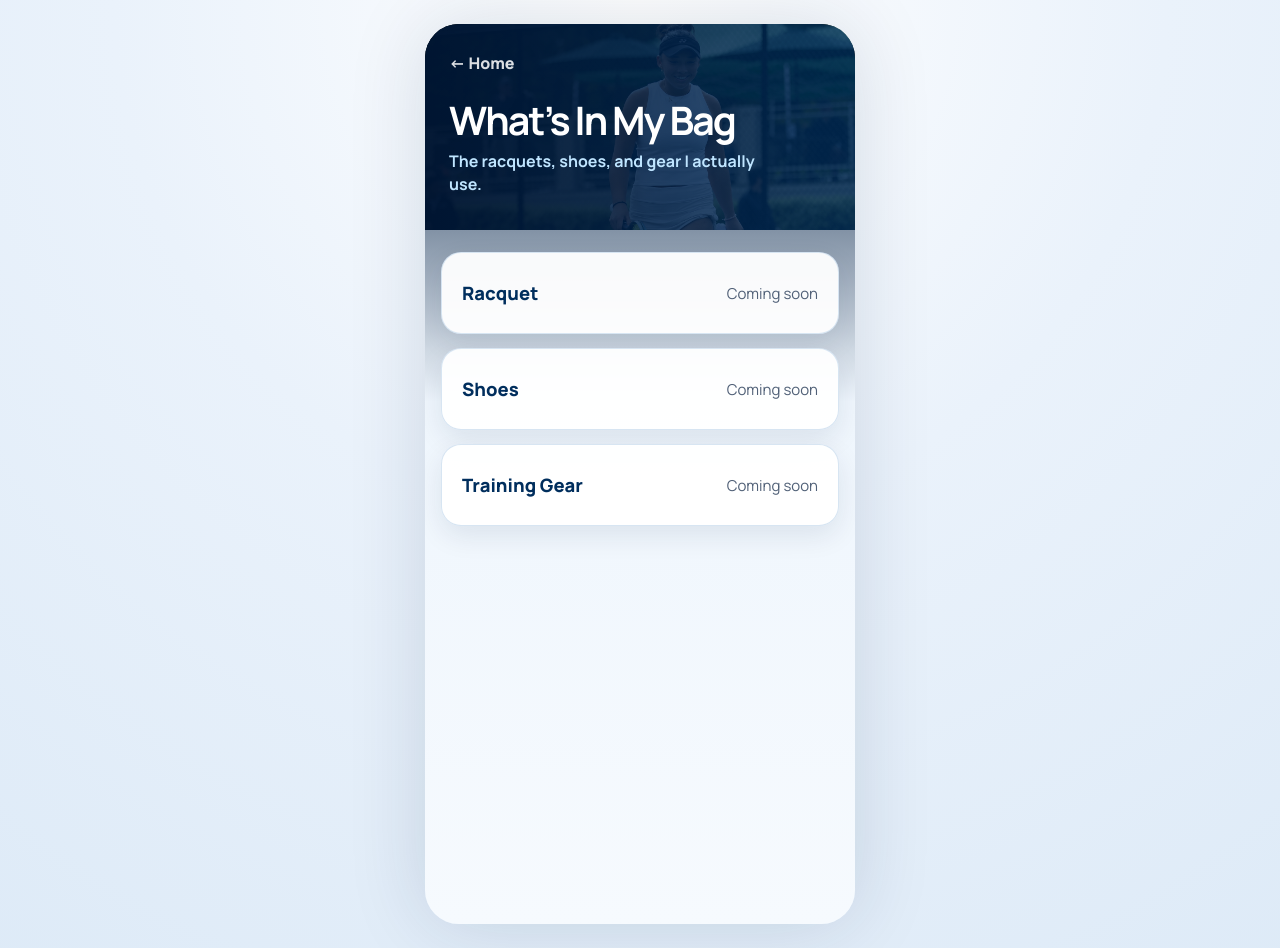
==== gear/index.html @ 3fd19852 "Add files via upload" ====
<!doctype html>
<html lang="en">
<head>
  <meta charset="utf-8">
  <meta name="viewport" content="width=device-width, initial-scale=1, viewport-fit=cover">
  <title>What’s In My Bag | Sephi Sheng</title>
  <meta name="theme-color" content="#002E5D">
  <link rel="preconnect" href="https://fonts.googleapis.com">
  <link rel="preconnect" href="https://fonts.gstatic.com" crossorigin>
  <link href="https://fonts.googleapis.com/css2?family=Bebas+Neue&family=Manrope:wght@400;500;600;700;800&display=swap" rel="stylesheet">
  <link rel="stylesheet" href="../assets/css/style.css">
</head>
<body>
  <div class="site-frame subpage-frame">
    <header class="subpage-hero">
      <a class="back-link" href="../">← Home</a>
      <h1>What’s In My Bag</h1>
      <p>The racquets, shoes, and gear I actually use.</p>
    </header>
    <main class="subpage-content">
      <a class="sub-card" href="#"><strong>Racquet</strong><span>Coming soon</span></a>
      <a class="sub-card" href="#"><strong>Shoes</strong><span>Coming soon</span></a>
      <a class="sub-card" href="#"><strong>Training Gear</strong><span>Coming soon</span></a>
    </main>
  </div>
</body>
</html>
---- assets/css/style.css ----
:root {
  --navy: #002e5d;
  --navy-deep: #001b3d;
  --blue: #69b9f7;
  --ice: #f4f8fd;
  --ice-2: #eaf2fb;
  --card: rgba(255,255,255,.93);
  --text: #0c2850;
  --muted: #506077;
  --line: #dce8f4;
  --shadow: 0 18px 40px rgba(0, 34, 71, .14);
  --soft-shadow: 0 10px 28px rgba(0, 34, 71, .09);
}

* {
  box-sizing: border-box;
  margin: 0;
  padding: 0;
}

html {
  background: #eaf2fb;
  min-height: 100%;
  -webkit-text-size-adjust: 100%;
}

body {
  min-height: 100svh;
  background:
    radial-gradient(circle at top, rgba(255,255,255,.95), rgba(234,242,251,.92) 46%, rgba(221,234,247,.95));
  color: var(--text);
  font-family: "Manrope", system-ui, -apple-system, BlinkMacSystemFont, "Segoe UI", sans-serif;
  -webkit-font-smoothing: antialiased;
  text-rendering: geometricPrecision;
}

img,
svg {
  display: block;
}

a {
  color: inherit;
  text-decoration: none;
}

button,
a {
  -webkit-tap-highlight-color: transparent;
}

.site-frame {
  width: min(100%, 430px);
  min-height: 100svh;
  margin: 0 auto;
  background: linear-gradient(180deg, #f8fbff 0%, #edf5fc 100%);
  overflow: hidden;
  position: relative;
  box-shadow: 0 0 80px rgba(0, 34, 71, .14);
}

.hero {
  height: clamp(435px, 52svh, 505px);
  position: relative;
  overflow: hidden;
  background: var(--navy-deep);
}

.hero-photo {
  width: 100%;
  height: 100%;
  object-fit: cover;
  object-position: 58% 50%;
  filter: saturate(.96) contrast(1.03) brightness(.93);
  transform: scale(1.025);
  transform-origin: center;
}

.hero-shade {
  position: absolute;
  inset: 0;
  background:
    linear-gradient(90deg,
      rgba(0, 22, 52, .98) 0%,
      rgba(0, 31, 69, .92) 23%,
      rgba(0, 36, 80, .58) 45%,
      rgba(0, 36, 80, .10) 74%,
      rgba(0, 36, 80, .03) 100%),
    linear-gradient(180deg,
      rgba(0,0,0,.08) 0%,
      rgba(0,0,0,0) 42%,
      rgba(0, 27, 60, .22) 100%);
  pointer-events: none;
}

.hero-content {
  position: absolute;
  z-index: 2;
  top: clamp(46px, 7svh, 64px);
  left: clamp(28px, 7vw, 34px);
  width: 50%;
  color: #fff;
  animation: heroIn .72s ease both;
}

.byu-mark {
  width: clamp(82px, 22vw, 106px);
  height: auto;
  margin-bottom: clamp(26px, 3.7svh, 34px);
  filter: drop-shadow(0 8px 18px rgba(0,0,0,.22));
}

.name {
  font-family: "Bebas Neue", "Arial Narrow", Impact, sans-serif;
  font-size: clamp(4.65rem, 18vw, 5.8rem);
  line-height: .82;
  letter-spacing: .025em;
  text-transform: uppercase;
  font-weight: 400;
  text-shadow: 0 5px 18px rgba(0,0,0,.22);
}

.name span {
  display: block;
}

.accent-line {
  width: 56px;
  height: 3px;
  border-radius: 999px;
  background: linear-gradient(90deg, #fff 0%, #fff 36%, var(--blue) 36%, var(--blue) 100%);
  margin: clamp(19px, 2.7svh, 25px) 0 clamp(20px, 2.9svh, 27px);
  box-shadow: 0 0 14px rgba(105,185,247,.42);
}

.team {
  color: var(--blue);
  font-size: clamp(1.05rem, 4.4vw, 1.28rem);
  line-height: 1.1;
  font-weight: 800;
  letter-spacing: .012em;
  text-shadow: 0 4px 14px rgba(0,0,0,.22);
}

.instagram-link {
  width: 44px;
  height: 44px;
  margin-top: clamp(23px, 4svh, 31px);
  border: 2px solid rgba(255,255,255,.92);
  border-radius: 50%;
  display: grid;
  place-items: center;
  color: #fff;
  transition: transform .22s ease, background .22s ease, color .22s ease;
  box-shadow: 0 10px 20px rgba(0,0,0,.18);
}

.instagram-link svg {
  width: 23px;
  height: 23px;
  stroke: currentColor;
  fill: none;
}

.instagram-link:hover,
.instagram-link:focus-visible {
  background: #fff;
  color: var(--navy);
  transform: translateY(-2px);
  outline: none;
}

.link-panel {
  position: relative;
  z-index: 4;
  margin-top: -26px;
  padding: 38px 16px 13px;
  background: linear-gradient(180deg, rgba(247,251,255,.98) 0%, rgba(238,246,253,.98) 100%);
  border-radius: 28px 28px 0 0;
}

.link-panel::before,
.link-panel::after {
  content: "";
  position: absolute;
  top: 0;
  width: 26px;
  height: 28px;
  background: inherit;
}

.link-panel::before {
  left: -9px;
  border-top-right-radius: 28px;
}

.link-panel::after {
  right: -9px;
  border-top-left-radius: 28px;
}

.link-card {
  min-height: 104px;
  display: grid;
  grid-template-columns: 74px 1fr 34px;
  align-items: center;
  gap: 14px;
  padding: 16px 18px 16px 18px;
  margin-bottom: 14px;
  background: var(--card);
  border: 1px solid rgba(207, 224, 240, .82);
  border-radius: 20px;
  box-shadow: var(--shadow);
  backdrop-filter: blur(18px);
  -webkit-backdrop-filter: blur(18px);
  transition: transform .22s ease, box-shadow .22s ease, border-color .22s ease, background .22s ease;
  animation: cardIn .56s ease both;
}

.link-card:nth-child(2) { animation-delay: .07s; }
.link-card:nth-child(3) { animation-delay: .14s; }

.link-card:hover,
.link-card:focus-visible {
  transform: translateY(-3px);
  box-shadow: 0 24px 48px rgba(0,34,71,.18);
  border-color: rgba(105, 185, 247, .55);
  background: rgba(255,255,255,.98);
  outline: none;
}

.link-card:active {
  transform: scale(.985);
}

.icon-bubble {
  width: 66px;
  height: 66px;
  border-radius: 50%;
  display: grid;
  place-items: center;
  background: linear-gradient(145deg, #e8f2fb 0%, #f7fbff 100%);
  box-shadow: inset 0 1px 0 rgba(255,255,255,.9), 0 8px 18px rgba(0,46,93,.06);
  color: var(--navy);
}

.icon {
  width: 38px;
  height: 38px;
}

.icon-sparkle path {
  fill: currentColor;
}

.icon-spotify circle {
  fill: var(--navy);
}

.icon-spotify path {
  fill: none;
  stroke: #fff;
  stroke-width: 4.1;
  stroke-linecap: round;
}

.icon-racket {
  fill: none;
  stroke: currentColor;
  stroke-width: 3.2;
  stroke-linecap: round;
  stroke-linejoin: round;
}

.card-copy {
  min-width: 0;
}

.card-copy strong {
  display: block;
  color: var(--navy);
  font-size: clamp(1.34rem, 6vw, 1.62rem);
  line-height: 1.08;
  font-weight: 800;
  letter-spacing: -.035em;
  margin-bottom: 8px;
}

.card-copy span {
  display: block;
  color: var(--muted);
  font-size: clamp(.94rem, 4vw, 1.05rem);
  line-height: 1.42;
  font-weight: 500;
  letter-spacing: -.012em;
}

.arrow {
  width: 34px;
  height: 34px;
  color: var(--navy);
  transition: transform .22s ease;
}

.arrow svg {
  width: 100%;
  height: 100%;
}

.arrow path {
  fill: none;
  stroke: currentColor;
  stroke-width: 2.3;
  stroke-linecap: round;
  stroke-linejoin: round;
}

.link-card:hover .arrow,
.link-card:focus-visible .arrow {
  transform: translateX(4px);
}

.site-footer {
  padding: 7px 36px calc(22px + env(safe-area-inset-bottom));
  text-align: center;
  background: linear-gradient(180deg, rgba(238,246,253,.98) 0%, rgba(244,248,253,1) 100%);
}

.footer-rule {
  display: grid;
  grid-template-columns: 1fr 28px 1fr;
  align-items: center;
  gap: 13px;
  color: var(--navy);
  opacity: .78;
  margin-bottom: 11px;
}

.footer-rule span {
  height: 1px;
  background: #b7c8d9;
}

.footer-rule svg {
  width: 28px;
  height: 28px;
}

.footer-rule circle,
.footer-rule path {
  fill: none;
  stroke: currentColor;
  stroke-width: 2.2;
}

.site-footer p {
  color: var(--navy);
  font-style: italic;
  font-size: 1.13rem;
  line-height: 1.2;
  letter-spacing: -.02em;
}

@keyframes heroIn {
  from { opacity: 0; transform: translateY(16px); }
  to { opacity: 1; transform: none; }
}

@keyframes cardIn {
  from { opacity: 0; transform: translateY(18px); }
  to { opacity: 1; transform: none; }
}

@media (max-width: 380px) {
  .hero { height: 405px; }
  .hero-content { top: 38px; left: 24px; }
  .byu-mark { width: 76px; margin-bottom: 22px; }
  .name { font-size: 4.25rem; }
  .team { font-size: 1rem; }
  .instagram-link { width: 40px; height: 40px; margin-top: 20px; }
  .link-panel { padding: 30px 13px 10px; }
  .link-card {
    min-height: 96px;
    grid-template-columns: 62px 1fr 28px;
    gap: 12px;
    padding: 14px;
    border-radius: 18px;
    margin-bottom: 11px;
  }
  .icon-bubble { width: 58px; height: 58px; }
  .icon { width: 34px; height: 34px; }
  .card-copy strong { font-size: 1.22rem; margin-bottom: 6px; }
  .card-copy span { font-size: .88rem; }
  .site-footer p { font-size: 1rem; }
}

@media (min-width: 640px) {
  body {
    padding: 24px 0;
  }
  .site-frame {
    border-radius: 34px;
    min-height: auto;
  }
}

.subpage-frame {
  background: linear-gradient(180deg, var(--navy-deep), #eff6fd 42%, #f6fafe 100%);
  min-height: 100svh;
}

.subpage-hero {
  padding: calc(28px + env(safe-area-inset-top)) 24px 34px;
  color: #fff;
  background:
    linear-gradient(90deg, rgba(0, 22, 52, .95), rgba(0, 46, 93, .78)),
    url('../images/hero.jpg') center 35% / cover;
}

.back-link {
  display: inline-flex;
  color: rgba(255,255,255,.86);
  font-weight: 800;
  margin-bottom: 26px;
}

.subpage-hero h1 {
  font-size: 2.45rem;
  line-height: 1.02;
  letter-spacing: -.05em;
  margin-bottom: 10px;
}

.subpage-hero p {
  max-width: 320px;
  color: #bfe5ff;
  font-size: 1rem;
  line-height: 1.45;
  font-weight: 700;
}

.subpage-content {
  padding: 22px 16px 40px;
}

.sub-card,
.primary-button {
  display: flex;
  justify-content: space-between;
  align-items: center;
  gap: 16px;
  min-height: 82px;
  padding: 18px 20px;
  margin-bottom: 14px;
  border-radius: 20px;
  background: rgba(255,255,255,.94);
  border: 1px solid rgba(207, 224, 240, .82);
  box-shadow: var(--soft-shadow);
}

.sub-card strong {
  color: var(--navy);
  font-size: 1.15rem;
  font-weight: 800;
}

.sub-card span,
.helper-text {
  color: var(--muted);
  font-size: .94rem;
}

.primary-button {
  justify-content: center;
  background: var(--navy);
  color: #fff;
  font-weight: 800;
}
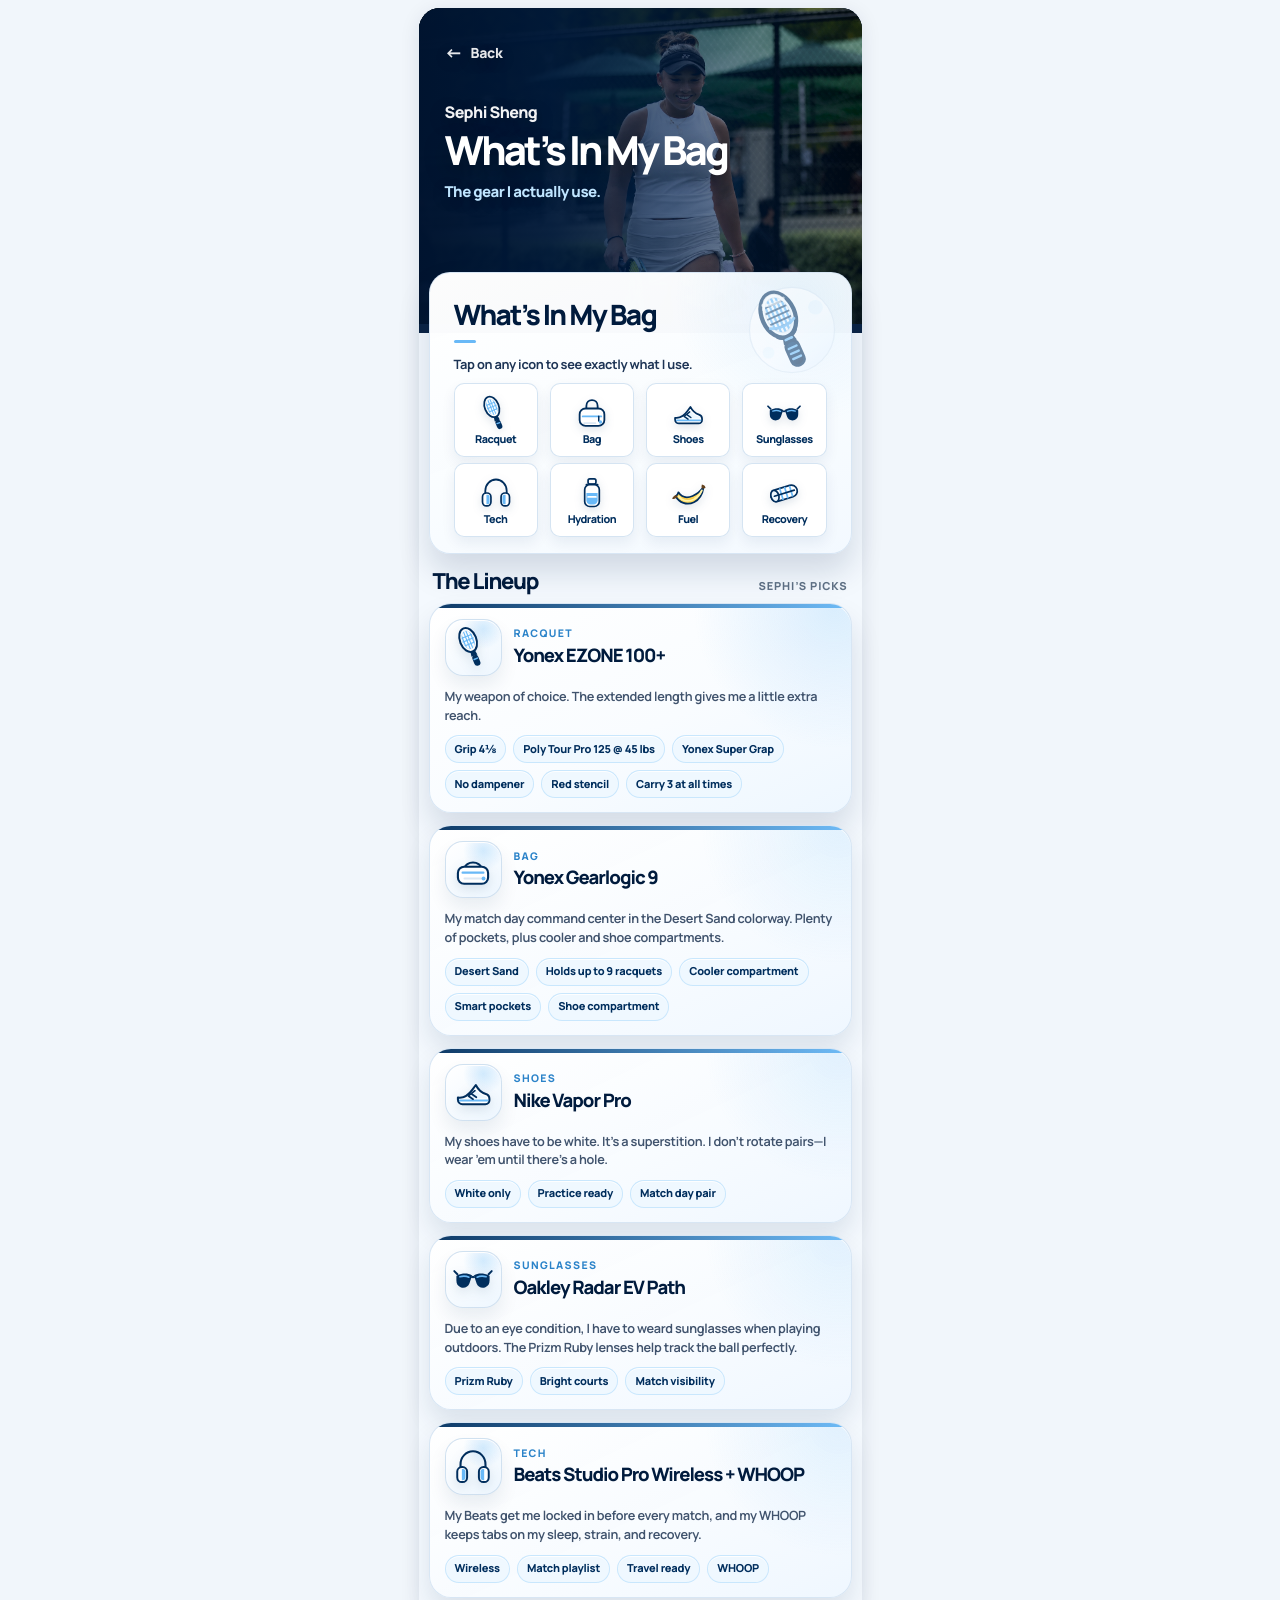
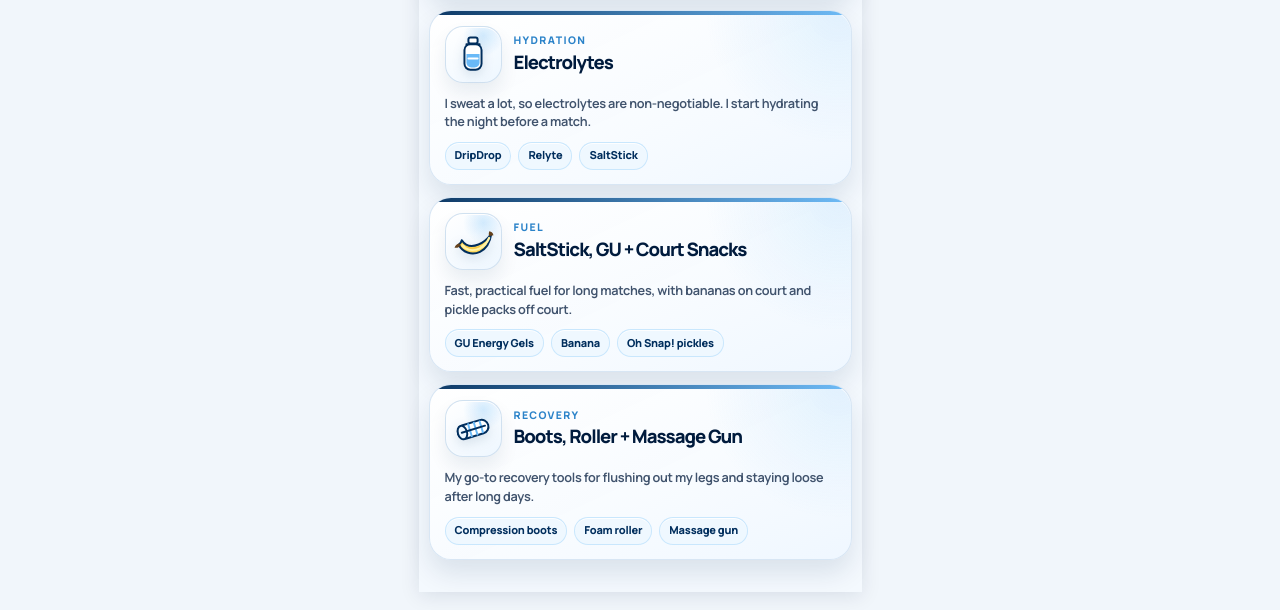
==== commit c915d49c: "Add files via upload" ====
--- a/gear/index.html
+++ b/gear/index.html
@@ -4,23 +4,1000 @@
   <meta charset="utf-8">
   <meta name="viewport" content="width=device-width, initial-scale=1, viewport-fit=cover">
   <title>What’s In My Bag | Sephi Sheng</title>
+  <meta name="description" content="The gear Sephi Sheng actually uses for practice, match days, and recovery.">
   <meta name="theme-color" content="#002E5D">
+  <meta property="og:title" content="What’s In My Bag | Sephi Sheng">
+  <meta property="og:description" content="The gear I actually use.">
+  <meta property="og:type" content="website">
   <link rel="preconnect" href="https://fonts.googleapis.com">
   <link rel="preconnect" href="https://fonts.gstatic.com" crossorigin>
-  <link href="https://fonts.googleapis.com/css2?family=Bebas+Neue&family=Manrope:wght@400;500;600;700;800&display=swap" rel="stylesheet">
-  <link rel="stylesheet" href="../assets/css/style.css">
+  <link href="https://fonts.googleapis.com/css2?family=Manrope:wght@500;600;700;800;900&display=swap" rel="stylesheet">
+  <style>
+    :root {
+      --navy: #002e5d;
+      --navy-deep: #001b3d;
+      --blue: #69b9f7;
+      --sky: #bfe5ff;
+      --text: #0c2850;
+      --muted: #40536d;
+      --line: #dce8f4;
+      --page: #f1f6fb;
+    }
+
+    * {
+      box-sizing: border-box;
+      margin: 0;
+      padding: 0;
+    }
+
+    html {
+      min-height: 100%;
+      background: var(--page);
+      -webkit-text-size-adjust: 100%;
+      scroll-behavior: smooth;
+    }
+
+    body {
+      min-height: 100svh;
+      background: var(--page);
+      color: var(--text);
+      font-family: "Manrope", system-ui, -apple-system, BlinkMacSystemFont, "Segoe UI", sans-serif;
+      -webkit-font-smoothing: antialiased;
+      text-rendering: geometricPrecision;
+    }
+
+    a {
+      color: inherit;
+      text-decoration: none;
+      -webkit-tap-highlight-color: transparent;
+    }
+
+    svg {
+      display: block;
+    }
+
+    .gear-page {
+      width: min(443px, calc(100% - 20px));
+      min-height: 690px;
+      margin: 8px auto 18px;
+      overflow: visible;
+      position: relative;
+      background: linear-gradient(180deg, #0a2344 0 325px, #f4f9fe 325px 100%);
+      border-radius: 21px 21px 0 0;
+      box-shadow: 0 4px 20px rgba(0, 34, 71, .10);
+    }
+
+    .gear-hero {
+      height: 316px;
+      position: relative;
+      overflow: hidden;
+      border-radius: 21px 21px 0 0;
+      padding: 35px 26px 0;
+      color: #fff;
+      background: #001b3d;
+    }
+
+    .hero-photo {
+      position: absolute;
+      inset: 0;
+      width: 100%;
+      height: 100%;
+      object-fit: cover;
+      object-position: 58% 34%;
+      filter: saturate(.96) contrast(1.04) brightness(.88);
+      transform: scale(1.012);
+      transform-origin: center;
+    }
+
+    .hero-overlay {
+      position: absolute;
+      inset: 0;
+      background:
+        linear-gradient(90deg,
+          rgba(0, 20, 48, .98) 0%,
+          rgba(0, 26, 60, .91) 30%,
+          rgba(0, 35, 78, .58) 57%,
+          rgba(0, 35, 78, .18) 100%),
+        linear-gradient(180deg, rgba(0,0,0,.05) 0%, rgba(0,27,60,.20) 100%);
+      pointer-events: none;
+    }
+
+    .back-link,
+    .hero-name,
+    .hero-title,
+    .hero-subtitle {
+      position: relative;
+      z-index: 2;
+    }
+
+    .back-link {
+      display: inline-flex;
+      align-items: center;
+      gap: 8px;
+      min-height: 20px;
+      color: rgba(255,255,255,.90);
+      font-size: 14px;
+      line-height: 1;
+      font-weight: 800;
+      letter-spacing: -.02em;
+      margin-bottom: 39px;
+      text-shadow: 0 4px 14px rgba(0,0,0,.25);
+    }
+
+    .back-arrow {
+      font-size: 18px;
+      line-height: .8;
+      transform: translateY(-1px);
+    }
+
+    .hero-name {
+      color: rgba(255,255,255,.95);
+      font-size: 16px;
+      line-height: 1.2;
+      font-weight: 800;
+      letter-spacing: -.035em;
+      margin-bottom: 8px;
+      text-shadow: 0 5px 18px rgba(0,0,0,.28);
+    }
+
+    .hero-title {
+      max-width: 390px;
+      color: #fff;
+      font-size: clamp(34px, 8.9vw, 40px);
+      line-height: .98;
+      font-weight: 900;
+      letter-spacing: -.073em;
+      margin-bottom: 12px;
+      white-space: nowrap;
+      text-shadow: 0 9px 24px rgba(0,0,0,.30);
+    }
+
+    .hero-subtitle {
+      color: var(--sky);
+      font-size: 15px;
+      line-height: 1.35;
+      font-weight: 800;
+      letter-spacing: -.035em;
+      text-shadow: 0 4px 16px rgba(0,0,0,.25);
+    }
+
+    .gear-main {
+      position: relative;
+      z-index: 2;
+      margin-top: -52px;
+      padding: 0 10px 30px;
+    }
+
+    .setup-card {
+      position: relative;
+      overflow: hidden;
+      isolation: isolate;
+      min-height: 0;
+      padding: 22px 24px 16px;
+      border-radius: 21px;
+      background:
+        radial-gradient(circle at 88% 9%, rgba(105,185,247,.13), transparent 28%),
+        linear-gradient(160deg, rgba(255,255,255,.99) 0%, rgba(248,252,255,.98) 62%, rgba(243,249,255,.98) 100%);
+      border: 1px solid rgba(216, 230, 244, .98);
+      box-shadow: 0 18px 32px rgba(0, 34, 71, .15);
+    }
+
+    .setup-pill {
+      display: inline-flex;
+      align-items: center;
+      justify-content: center;
+      min-height: 22px;
+      padding: 4px 12px 4px;
+      border-radius: 999px;
+      color: #0068c8;
+      background: #eef8ff;
+      border: 1.3px solid #80caff;
+      box-shadow: inset 0 1px 0 rgba(255,255,255,.95);
+      font-size: 10.8px;
+      line-height: 1;
+      font-weight: 900;
+      letter-spacing: .08em;
+      text-transform: uppercase;
+    }
+
+    .setup-illustration {
+      position: absolute;
+      top: 13px;
+      right: 15px;
+      width: 88px;
+      height: 88px;
+      color: var(--navy);
+      opacity: .56;
+      z-index: 0;
+      filter: none;
+      pointer-events: none;
+      shape-rendering: geometricPrecision;
+      transform: translateZ(0);
+    }
+
+    .setup-illustration path,
+    .setup-illustration ellipse,
+    .setup-illustration circle,
+    .setup-illustration rect {
+      vector-effect: non-scaling-stroke;
+    }
+
+    .intro-title {
+      position: relative;
+      z-index: 2;
+      max-width: 250px;
+      color: var(--navy-deep);
+      font-size: 28px;
+      line-height: 1.02;
+      font-weight: 900;
+      letter-spacing: -.062em;
+      margin-top: 6px;
+    }
+
+    .intro-rule {
+      position: relative;
+      z-index: 2;
+      width: 22px;
+      height: 3px;
+      border-radius: 999px;
+      background: var(--blue);
+      margin: 10px 0 12px;
+    }
+
+    .intro-copy {
+      position: relative;
+      z-index: 2;
+      max-width: 252px;
+      color: #1d3455;
+      font-size: 12.8px;
+      line-height: 1.48;
+      font-weight: 680;
+      letter-spacing: -.024em;
+    }
+
+    .category-grid {
+      position: relative;
+      z-index: 3;
+      display: grid;
+      grid-template-columns: repeat(4, minmax(0, 1fr));
+      gap: 6px 12px;
+      margin-top: 10px;
+    }
+
+    .gear-tile {
+      position: relative;
+      z-index: 4;
+      height: 74px;
+      display: flex;
+      flex-direction: column;
+      align-items: center;
+      justify-content: center;
+      gap: 4px;
+      border-radius: 10px;
+      color: var(--navy);
+      background: rgba(255,255,255,.99);
+      border: 1px solid rgba(213, 228, 242, .98);
+      box-shadow: 0 6px 14px rgba(0,46,93,.07), inset 0 1px 0 rgba(255,255,255,.95);
+      transition: transform .18s ease, border-color .18s ease, box-shadow .18s ease;
+    }
+
+    .gear-tile:hover,
+    .gear-tile:focus-visible {
+      transform: translateY(-2px);
+      border-color: rgba(105,185,247,.70);
+      box-shadow: 0 10px 18px rgba(0,46,93,.10), inset 0 1px 0 rgba(255,255,255,.95);
+      outline: none;
+    }
+
+    .tile-icon {
+      width: 36px;
+      height: 36px;
+      color: var(--navy);
+      overflow: visible;
+      filter: drop-shadow(0 3px 5px rgba(0,46,93,.13));
+    }
+
+    .tile-icon .ink {
+      fill: #002e5d;
+    }
+
+    .tile-icon .ink-deep {
+      fill: #001b3d;
+    }
+
+    .tile-icon .sky {
+      fill: #69b9f7;
+    }
+
+    .tile-icon .pale {
+      fill: #fbfdff;
+      stroke: #002e5d;
+      stroke-width: 2.4;
+      stroke-linecap: round;
+      stroke-linejoin: round;
+    }
+
+    .tile-icon .soft {
+      fill: #eef8ff;
+      stroke: #d5e6f4;
+      stroke-width: 1.4;
+    }
+
+    .tile-icon .line {
+      fill: none;
+      stroke: #002e5d;
+      stroke-width: 3;
+      stroke-linecap: round;
+      stroke-linejoin: round;
+      vector-effect: non-scaling-stroke;
+    }
+
+    .tile-icon .line-sky {
+      fill: none;
+      stroke: #69b9f7;
+      stroke-width: 3;
+      stroke-linecap: round;
+      stroke-linejoin: round;
+      vector-effect: non-scaling-stroke;
+    }
+
+    .tile-icon .banana-fill { fill: #ffd95c; }
+    .tile-icon .banana-shadow { fill: #f0bd31; }
+    .tile-icon .banana-stem { fill: #65421d; }
+
+    .tile-label {
+      color: var(--navy);
+      font-size: 10.8px;
+      line-height: 1;
+      font-weight: 900;
+      letter-spacing: -.045em;
+    }
+
+    .line-art,
+    .icon-line {
+      fill: none;
+      stroke: currentColor;
+      stroke-linecap: round;
+      stroke-linejoin: round;
+    }
+
+
+    .details-heading {
+      display: flex;
+      align-items: end;
+      justify-content: space-between;
+      gap: 14px;
+      padding: 6px 4px 2px;
+      margin-top: 10px;
+      margin-bottom: 8px;
+    }
+
+    .details-heading h2 {
+      color: var(--navy-deep);
+      font-size: 22px;
+      line-height: 1.02;
+      font-weight: 900;
+      letter-spacing: -.058em;
+    }
+
+    .details-heading span {
+      color: #5f7185;
+      font-size: 11px;
+      line-height: 1.2;
+      font-weight: 800;
+      letter-spacing: .08em;
+      text-transform: uppercase;
+      white-space: nowrap;
+    }
+
+    .gear-detail-stack {
+      display: grid;
+      gap: 12px;
+      padding-bottom: 2px;
+    }
+
+    .gear-detail-card {
+      position: relative;
+      overflow: hidden;
+      padding: 15px 15px 14px;
+      border-radius: 22px;
+      background:
+        radial-gradient(circle at 97% 0%, rgba(105,185,247,.16), transparent 30%),
+        linear-gradient(155deg, rgba(255,255,255,.995), rgba(247,251,255,.985) 62%, rgba(239,247,255,.985));
+      border: 1px solid rgba(216, 230, 244, .98);
+      box-shadow: 0 14px 26px rgba(0, 34, 71, .105), inset 0 1px 0 rgba(255,255,255,.9);
+      scroll-margin-top: 18px;
+    }
+
+    .gear-detail-card::before {
+      content: "";
+      position: absolute;
+      inset: 0 0 auto;
+      height: 4px;
+      background: linear-gradient(90deg, var(--navy), var(--blue));
+      opacity: .95;
+    }
+
+    .gear-detail-card.primary-card {
+      background:
+        radial-gradient(circle at 96% 2%, rgba(105,185,247,.22), transparent 31%),
+        linear-gradient(155deg, #ffffff 0%, #f9fcff 56%, #eef7ff 100%);
+      box-shadow: 0 18px 30px rgba(0, 34, 71, .13), inset 0 1px 0 rgba(255,255,255,.94);
+    }
+
+    .detail-top {
+      position: relative;
+      z-index: 1;
+      display: grid;
+      grid-template-columns: 57px 1fr;
+      gap: 12px;
+      align-items: center;
+      margin-bottom: 11px;
+    }
+
+    .detail-icon-wrap {
+      width: 57px;
+      height: 57px;
+      display: grid;
+      place-items: center;
+      border-radius: 18px;
+      background:
+        radial-gradient(circle at 68% 16%, rgba(105,185,247,.28), transparent 34%),
+        linear-gradient(145deg, #ffffff 0%, #eef7ff 100%);
+      border: 1px solid rgba(207,224,240,.95);
+      box-shadow: 0 10px 18px rgba(0,46,93,.08), inset 0 1px 0 rgba(255,255,255,.95);
+    }
+
+    .detail-icon-wrap .tile-icon {
+      width: 42px;
+      height: 42px;
+      filter: drop-shadow(0 4px 6px rgba(0,46,93,.12));
+    }
+
+    .detail-eyebrow {
+      color: #2b83c9;
+      font-size: 10.5px;
+      line-height: 1;
+      font-weight: 900;
+      letter-spacing: .13em;
+      text-transform: uppercase;
+      margin-bottom: 5px;
+    }
+
+    .detail-title {
+      color: var(--navy-deep);
+      font-size: 18.5px;
+      line-height: 1.12;
+      font-weight: 900;
+      letter-spacing: -.055em;
+    }
+
+    .detail-copy {
+      position: relative;
+      z-index: 1;
+      color: #40536d;
+      font-size: 12.7px;
+      line-height: 1.47;
+      font-weight: 650;
+      letter-spacing: -.022em;
+      margin-bottom: 11px;
+    }
+
+    .gear-chip-list {
+      position: relative;
+      z-index: 1;
+      display: flex;
+      flex-wrap: wrap;
+      gap: 7px;
+    }
+
+    .gear-chip-list span {
+      display: inline-flex;
+      align-items: center;
+      justify-content: center;
+      min-height: 28px;
+      padding: 7px 9px;
+      border-radius: 999px;
+      color: var(--navy);
+      background: rgba(238, 248, 255, .92);
+      border: 1px solid rgba(105,185,247,.28);
+      box-shadow: inset 0 1px 0 rgba(255,255,255,.9);
+      font-size: 11px;
+      line-height: 1;
+      font-weight: 850;
+      letter-spacing: -.018em;
+      white-space: nowrap;
+    }
+
+    .card-note {
+      position: relative;
+      z-index: 1;
+      display: grid;
+      grid-template-columns: 13px 1fr;
+      gap: 7px;
+      align-items: start;
+      margin-top: 11px;
+      padding-top: 10px;
+      border-top: 1px solid rgba(216,230,244,.9);
+      color: #5d6d80;
+      font-size: 11.2px;
+      line-height: 1.36;
+      font-weight: 670;
+      letter-spacing: -.016em;
+    }
+
+    .card-note::before {
+      content: "";
+      width: 8px;
+      height: 8px;
+      margin-top: 4px;
+      border-radius: 50%;
+      background: var(--blue);
+      box-shadow: 0 0 0 4px rgba(105,185,247,.14);
+    }
+
+    @media (max-width: 390px) {
+      .gear-page {
+        width: 100%;
+        margin-top: 0;
+        border-radius: 0;
+      }
+
+      .gear-hero {
+        border-radius: 0;
+        padding-left: 22px;
+        padding-right: 22px;
+      }
+
+      .hero-title {
+        font-size: clamp(32px, 10.2vw, 38px);
+      }
+
+      .gear-main {
+        padding-left: 8px;
+        padding-right: 8px;
+      }
+
+      .setup-card {
+        padding-left: 20px;
+        padding-right: 20px;
+      }
+
+      .setup-illustration {
+        width: 78px;
+        height: 78px;
+        top: 13px;
+        right: 12px;
+        opacity: .50;
+        filter: none;
+      }
+
+      .intro-title,
+      .intro-copy {
+        max-width: 220px;
+      }
+
+      .category-grid {
+        gap: 7px 8px;
+      }
+
+      .tile-label {
+        font-size: 10px;
+      }
+    }
+  </style>
 </head>
 <body>
-  <div class="site-frame subpage-frame">
-    <header class="subpage-hero">
-      <a class="back-link" href="../">← Home</a>
-      <h1>What’s In My Bag</h1>
-      <p>The racquets, shoes, and gear I actually use.</p>
+  <div class="gear-page">
+    <header class="gear-hero" aria-label="What’s In My Bag hero section">
+      <img class="hero-photo" src="../assets/images/hero.jpg" alt="Sephi Sheng smiling on a tennis court while holding a racquet and towel.">
+      <div class="hero-overlay" aria-hidden="true"></div>
+
+      <a class="back-link" href="../" aria-label="Go back to Sephi Sheng home page">
+        <span class="back-arrow" aria-hidden="true">←</span>
+        <span>Back</span>
+      </a>
+
+      <p class="hero-name">Sephi Sheng</p>
+      <h1 class="hero-title">What’s In My Bag</h1>
+      <p class="hero-subtitle">The gear I actually use.</p>
     </header>
-    <main class="subpage-content">
-      <a class="sub-card" href="#"><strong>Racquet</strong><span>Coming soon</span></a>
-      <a class="sub-card" href="#"><strong>Shoes</strong><span>Coming soon</span></a>
-      <a class="sub-card" href="#"><strong>Training Gear</strong><span>Coming soon</span></a>
+
+    <main class="gear-main" aria-label="Sephi’s gear setup">
+      <section class="setup-card" aria-labelledby="gear-trust-title">
+        <svg class="setup-illustration" viewBox="0 0 120 120" aria-hidden="true">
+          <defs>
+            <linearGradient id="racketDisc" x1="14" y1="8" x2="106" y2="112" gradientUnits="userSpaceOnUse">
+              <stop offset="0" stop-color="#ffffff"></stop>
+              <stop offset=".58" stop-color="#f9fcff"></stop>
+              <stop offset="1" stop-color="#e9f5ff"></stop>
+            </linearGradient>
+            <linearGradient id="racketFrame" x1="34" y1="7" x2="77" y2="70" gradientUnits="userSpaceOnUse">
+              <stop offset="0" stop-color="#ffffff"></stop>
+              <stop offset=".52" stop-color="#f6fbff"></stop>
+              <stop offset="1" stop-color="#dff1ff"></stop>
+            </linearGradient>
+            <linearGradient id="racketGrip" x1="45" y1="74" x2="65" y2="109" gradientUnits="userSpaceOnUse">
+              <stop offset="0" stop-color="#003a73"></stop>
+              <stop offset=".55" stop-color="#002e5d"></stop>
+              <stop offset="1" stop-color="#001b3d"></stop>
+            </linearGradient>
+            <radialGradient id="racketShine" cx="42" cy="18" r="48" gradientUnits="userSpaceOnUse">
+              <stop offset="0" stop-color="#ffffff" stop-opacity=".95"></stop>
+              <stop offset=".55" stop-color="#ffffff" stop-opacity=".25"></stop>
+              <stop offset="1" stop-color="#ffffff" stop-opacity="0"></stop>
+            </radialGradient>
+            <clipPath id="racketStringWindow">
+              <ellipse cx="52" cy="34" rx="16.4" ry="24.6"></ellipse>
+            </clipPath>
+          </defs>
+
+          <circle cx="60" cy="60" r="58" fill="url(#racketDisc)" stroke="#dce8f4" stroke-width="1.2"></circle>
+          <circle cx="92" cy="29" r="10" fill="#eaf7ff" opacity=".96"></circle>
+          <circle cx="28" cy="91" r="8" fill="#eaf7ff" opacity=".86"></circle>
+
+          <g transform="rotate(-24 60 62)">
+            <ellipse cx="52" cy="34" rx="22.5" ry="32" fill="url(#racketFrame)" stroke="#002e5d" stroke-width="4.2"></ellipse>
+            <ellipse cx="52" cy="34" rx="16.4" ry="24.6" fill="#fbfdff" stroke="#dce8f4" stroke-width="1.5"></ellipse>
+            <g clip-path="url(#racketStringWindow)" stroke-linecap="round">
+              <path d="M40 8v52" stroke="#69b9f7" stroke-width="2.2"></path>
+              <path d="M46 4.8v59" stroke="#69b9f7" stroke-width="2.2"></path>
+              <path d="M52 3.5v61" stroke="#69b9f7" stroke-width="2.3"></path>
+              <path d="M58 4.8v59" stroke="#69b9f7" stroke-width="2.2"></path>
+              <path d="M64 8v52" stroke="#69b9f7" stroke-width="2.2"></path>
+              <path d="M30.5 18h43" stroke="#002e5d" stroke-width="1.9" opacity=".80"></path>
+              <path d="M29 26h46" stroke="#002e5d" stroke-width="1.9" opacity=".80"></path>
+              <path d="M28.5 34h47" stroke="#002e5d" stroke-width="2" opacity=".82"></path>
+              <path d="M29 42h46" stroke="#002e5d" stroke-width="1.9" opacity=".80"></path>
+              <path d="M31 50h42" stroke="#002e5d" stroke-width="1.9" opacity=".76"></path>
+            </g>
+            <path d="M36.5 19.5c2.6-9.2 8-14 15.5-14 7.2 0 12.7 4.7 15.4 13.9" fill="none" stroke="#ffffff" stroke-width="2.5" stroke-linecap="round" opacity=".88"></path>
+            <path d="M34.7 46.5c9.4 5.8 25.8 5.8 35.1 0" fill="none" stroke="#69b9f7" stroke-width="2.9" stroke-linecap="round" opacity=".95"></path>
+            <path d="M38.8 61.3c5.2 7.2 21.2 7.2 26.4 0" fill="none" stroke="#002e5d" stroke-width="3.2" stroke-linecap="round"></path>
+            <path d="M44.8 65h14.4l2.4 9.8H42.4z" fill="#002e5d"></path>
+            <path d="M47.3 69.2h9.4" stroke="#69b9f7" stroke-width="2.6" stroke-linecap="round"></path>
+            <rect x="43" y="73" width="18" height="35" rx="8.2" fill="url(#racketGrip)" stroke="#002e5d" stroke-width="2.8"></rect>
+            <path d="M46.2 82h11.6" stroke="#69b9f7" stroke-width="2.4" stroke-linecap="round"></path>
+            <path d="M46.2 89.5h11.6" stroke="#69b9f7" stroke-width="2.4" stroke-linecap="round"></path>
+            <path d="M46.2 97h11.6" stroke="#69b9f7" stroke-width="2.4" stroke-linecap="round"></path>
+            <path d="M38 13.5c7.1 4.4 19.8 5.6 29.5 2.1" fill="none" stroke="#ffffff" stroke-width="3" stroke-linecap="round" opacity=".62"></path>
+          </g>
+        </svg>
+
+        <h2 id="gear-trust-title" class="intro-title">What’s In My Bag</h2>
+        <div class="intro-rule" aria-hidden="true"></div>
+        <p class="intro-copy"><strong>Tap on any icon to see exactly what I use.</strong></p>
+
+        <nav class="category-grid" aria-label="Gear categories">
+          <a class="gear-tile" href="#racquet" aria-label="View racquet gear">
+            <svg class="tile-icon" viewBox="0 0 64 64" aria-hidden="true">
+              <defs><clipPath id="racquetIconClip"><ellipse cx="29" cy="20" rx="9" ry="14.5"></ellipse></clipPath></defs>
+              <g transform="rotate(-22 30 32)">
+                <ellipse cx="29" cy="20" rx="12.5" ry="19" fill="#ffffff" stroke="#002e5d" stroke-width="3.1"></ellipse>
+                <ellipse cx="29" cy="20" rx="9" ry="14.5" fill="#f8fcff" stroke="#dce8f4" stroke-width="1"></ellipse>
+                <g clip-path="url(#racquetIconClip)" stroke="#69b9f7" stroke-width="1.8" stroke-linecap="round">
+                  <path d="M22 9v23"></path><path d="M27 5.5v30"></path><path d="M31 5.5v30"></path><path d="M36 9v23"></path>
+                  <path d="M17.5 14h23"></path><path d="M17 20h24"></path><path d="M18.5 26.5h21"></path>
+                </g>
+                <path d="M25.5 38h7l1.4 7.8h-9.8z" fill="#002e5d"></path>
+                <rect x="24.2" y="45" width="9.6" height="17" rx="4.8" fill="#002e5d"></rect>
+                <path d="M26.3 51h5.4" stroke="#69b9f7" stroke-width="2.3" stroke-linecap="round"></path>
+              </g>
+            </svg>
+            <span class="tile-label">Racquet</span>
+          </a>
+
+          <a class="gear-tile" href="#bag" aria-label="View bag gear">
+            <svg class="tile-icon" viewBox="0 0 64 64" aria-hidden="true">
+              <path d="M22 25v-5.5C22 13 26.3 9 32 9s10 4 10 10.5V25" fill="none" stroke="#002e5d" stroke-width="3.2" stroke-linecap="round"></path>
+              <rect x="10" y="24" width="44" height="31" rx="10.5" fill="#ffffff" stroke="#002e5d" stroke-width="3.2"></rect>
+              <path d="M15.5 38h33" stroke="#69b9f7" stroke-width="3.2" stroke-linecap="round"></path>
+              <path d="M44 38v8" stroke="#002e5d" stroke-width="2.7" stroke-linecap="round"></path>
+              <circle cx="47" cy="48" r="3" fill="#69b9f7"></circle>
+              <path d="M18 50h20" stroke="#dce8f4" stroke-width="3" stroke-linecap="round"></path>
+            </svg>
+            <span class="tile-label">Bag</span>
+          </a>
+
+          <a class="gear-tile" href="#shoes" aria-label="View shoes">
+            <svg class="tile-icon" viewBox="0 0 64 64" aria-hidden="true">
+              <path d="M9 40.5c8.1 1.3 15.4-2.7 22.1-12l5.2-7.2c3.7 7.4 8.8 11.7 15.2 13.7 3.2 1 5.5 3.8 5.5 7.1v2.4c0 3.4-2.7 6.1-6.1 6.1H16c-4 0-7-3.1-7-7.1v-3z" fill="#ffffff" stroke="#002e5d" stroke-width="3.1" stroke-linejoin="round"></path>
+              <path d="M14 41.8c8.4.2 15.5-3.7 21.1-11.4l1.4-2c3.5 4.9 8.3 8.3 14.4 10 1.3.4 2.4 1.6 2.8 3.4H14z" fill="#eaf7ff"></path>
+              <path d="M12 45h42" stroke="#69b9f7" stroke-width="3" stroke-linecap="round"></path>
+              <path d="M35 30l-8.6 6.8" stroke="#002e5d" stroke-width="2.6" stroke-linecap="round"></path>
+              <path d="M30 35l7.1 5" stroke="#002e5d" stroke-width="2.6" stroke-linecap="round"></path>
+              <path d="M25 38l7.1 5" stroke="#002e5d" stroke-width="2.6" stroke-linecap="round"></path>
+            </svg>
+            <span class="tile-label">Shoes</span>
+          </a>
+
+          <a class="gear-tile" href="#sunglasses" aria-label="View sunglasses">
+            <svg class="tile-icon" viewBox="0 0 64 64" aria-hidden="true">
+              <path d="M7.5 26.5c8.8-3.9 16.5-3.9 23.1 0l-4.1 12.3c-1.7 5.2-8 7.8-13.4 5.6-4.3-1.7-6.4-5.1-6.4-10.1v-6.5c0-.6.3-1.1.8-1.3z" fill="#002e5d"></path>
+              <path d="M56.5 26.5c-8.8-3.9-16.5-3.9-23.1 0l4.1 12.3c1.7 5.2 8 7.8 13.4 5.6 4.3-1.7 6.4-5.1 6.4-10.1v-6.5c0-.6-.3-1.1-.8-1.3z" fill="#002e5d"></path>
+              <path d="M12 28.5c5.1-1.4 9.7-1.1 13.8.8" stroke="#69b9f7" stroke-width="2.4" stroke-linecap="round"></path>
+              <path d="M52 28.5c-5.1-1.4-9.7-1.1-13.8.8" stroke="#69b9f7" stroke-width="2.4" stroke-linecap="round"></path>
+              <path d="M30.5 29.2c1.1-.8 2.1-.8 3 0" fill="none" stroke="#002e5d" stroke-width="3" stroke-linecap="round"></path>
+              <path d="M8.2 24.8 3.5 20" fill="none" stroke="#002e5d" stroke-width="3" stroke-linecap="round"></path>
+              <path d="M55.8 24.8 60.5 20" fill="none" stroke="#002e5d" stroke-width="3" stroke-linecap="round"></path>
+            </svg>
+            <span class="tile-label">Sunglasses</span>
+          </a>
+
+          <a class="gear-tile" href="#tech" aria-label="View tech gear">
+            <svg class="tile-icon" viewBox="0 0 64 64" aria-hidden="true">
+              <path d="M13 36v-8c0-11 8.4-20 19-20s19 9 19 20v8" fill="none" stroke="#002e5d" stroke-width="3.2" stroke-linecap="round"></path>
+              <rect x="8" y="32" width="15" height="23" rx="7" fill="#ffffff" stroke="#002e5d" stroke-width="3"></rect>
+              <rect x="41" y="32" width="15" height="23" rx="7" fill="#ffffff" stroke="#002e5d" stroke-width="3"></rect>
+              <path d="M15 35h2c2 0 3.5 1.5 3.5 3.5v10c0 2-1.5 3.5-3.5 3.5h-2z" fill="#69b9f7"></path>
+              <path d="M49 35h-2c-2 0-3.5 1.5-3.5 3.5v10c0 2 1.5 3.5 3.5 3.5h2z" fill="#69b9f7"></path>
+            </svg>
+            <span class="tile-label">Tech</span>
+          </a>
+
+          <a class="gear-tile" href="#hydration" aria-label="View hydration gear">
+            <svg class="tile-icon" viewBox="0 0 64 64" aria-hidden="true">
+              <rect x="25" y="7" width="14" height="9" rx="3" fill="#ffffff" stroke="#002e5d" stroke-width="3"></rect>
+              <path d="M22 17h20" stroke="#002e5d" stroke-width="3" stroke-linecap="round"></path>
+              <rect x="19" y="17" width="26" height="39" rx="9" fill="#ffffff" stroke="#002e5d" stroke-width="3"></rect>
+              <path d="M22 32h20v13c0 4.2-3.2 7.5-7.5 7.5h-5c-4.3 0-7.5-3.3-7.5-7.5z" fill="#69b9f7"></path>
+              <path d="M25 39h14" stroke="#ffffff" stroke-width="3" stroke-linecap="round"></path>
+            </svg>
+            <span class="tile-label">Hydration</span>
+          </a>
+
+          <a class="gear-tile" href="#fuel" aria-label="View fuel gear">
+            <svg class="tile-icon" viewBox="0 0 64 64" aria-hidden="true">
+              <g transform="translate(0 -1)">
+                <path d="M10.2 38.8c5.7 11.1 19.6 16.8 32.4 10.7 9.3-4.5 15.3-14.2 17.2-27.4-5.3 7.7-11.9 13.2-19.5 16.3-10.7 4.3-19.9 1.9-25.3-6.6-.7 2.8-2.3 5.2-4.8 7z" fill="#ffd95c" stroke="#002e5d" stroke-width="3.1" stroke-linejoin="round"></path>
+                <path d="M15.9 39.8c6.1 7 17 9.1 27.2 3.9 5.9-3 10.4-8.2 13.5-15.3" fill="none" stroke="#fff3a8" stroke-width="3.4" stroke-linecap="round"></path>
+                <path d="M21.9 41.6c5.2 3.3 12.4 3.6 19.4.4" fill="none" stroke="#f2bd2f" stroke-width="2.4" stroke-linecap="round" opacity=".55"></path>
+                <path d="M56.7 18.1c3.6.5 5.8 2.6 6.5 6.1l-5.5 1.2c-1.8-1-2.2-2.7-1-7.3z" fill="#65421d"></path>
+                <path d="M11.1 36.4c-3.8 1.2-6.4 3.5-7.2 6.7 3.6 1 6.7-.1 9.2-3.3z" fill="#65421d"></path>
+              </g>
+            </svg>
+            <span class="tile-label">Fuel</span>
+          </a>
+
+          <a class="gear-tile" href="#recovery" aria-label="View recovery gear">
+            <svg class="tile-icon" viewBox="0 0 64 64" aria-hidden="true">
+              <g transform="rotate(-17 32 32)">
+                <rect x="8" y="22" width="48" height="21" rx="10.5" fill="#ffffff" stroke="#002e5d" stroke-width="3"></rect>
+                <ellipse cx="15" cy="32.5" rx="7" ry="10.5" fill="#eef8ff" stroke="#002e5d" stroke-width="3"></ellipse>
+                <path d="M27 23v19" stroke="#69b9f7" stroke-width="3" stroke-linecap="round"></path>
+                <path d="M36 23v19" stroke="#69b9f7" stroke-width="3" stroke-linecap="round"></path>
+                <path d="M45 24v17" stroke="#69b9f7" stroke-width="3" stroke-linecap="round"></path>
+                <path d="M14 32.5h37" stroke="#002e5d" stroke-width="3" stroke-linecap="round"></path>
+              </g>
+            </svg>
+            <span class="tile-label">Recovery</span>
+          </a>
+        </nav>
+      </section>
+
+      <div class="details-heading" aria-hidden="true">
+        <h2>The Lineup</h2>
+        <span>Sephi’s Picks</span>
+      </div>
+
+      <section class="gear-detail-stack" aria-label="Detailed gear cards">
+        <article class="gear-detail-card primary-card" id="racquet">
+          <div class="detail-top">
+            <div class="detail-icon-wrap" aria-hidden="true">
+              <svg class="tile-icon" viewBox="0 0 64 64">
+                <defs><clipPath id="detailRacquetClip"><ellipse cx="29" cy="20" rx="9" ry="14.5"></ellipse></clipPath></defs>
+                <g transform="rotate(-22 30 32)">
+                  <ellipse cx="29" cy="20" rx="12.5" ry="19" fill="#ffffff" stroke="#002e5d" stroke-width="3.1"></ellipse>
+                  <ellipse cx="29" cy="20" rx="9" ry="14.5" fill="#f8fcff" stroke="#dce8f4" stroke-width="1"></ellipse>
+                  <g clip-path="url(#detailRacquetClip)" stroke="#69b9f7" stroke-width="1.8" stroke-linecap="round">
+                    <path d="M22 9v23"></path><path d="M27 5.5v30"></path><path d="M31 5.5v30"></path><path d="M36 9v23"></path>
+                    <path d="M17.5 14h23"></path><path d="M17 20h24"></path><path d="M18.5 26.5h21"></path>
+                  </g>
+                  <path d="M25.5 38h7l1.4 7.8h-9.8z" fill="#002e5d"></path>
+                  <rect x="24.2" y="45" width="9.6" height="17" rx="4.8" fill="#002e5d"></rect>
+                  <path d="M26.3 51h5.4" stroke="#69b9f7" stroke-width="2.3" stroke-linecap="round"></path>
+                </g>
+              </svg>
+            </div>
+            <div>
+              <p class="detail-eyebrow">Racquet</p>
+              <h3 class="detail-title">Yonex EZONE 100+</h3>
+            </div>
+          </div>
+          <p class="detail-copy">My weapon of choice. The extended length gives me a little extra reach.</p>
+          <div class="gear-chip-list" aria-label="Racquet details">
+            <span>Grip 4⅛</span>
+            <span>Poly Tour Pro 125 @ 45 lbs</span>
+            <span>Yonex Super Grap</span>
+            <span>No dampener</span>
+            <span>Red stencil</span>
+ <span>Carry 3 at all times</span>
+          </div>
+      
+        </article>
+
+        <article class="gear-detail-card" id="bag">
+          <div class="detail-top">
+            <div class="detail-icon-wrap" aria-hidden="true">
+              <svg class="tile-icon" viewBox="0 0 64 64">
+                <path d="M18 30c2.6-6.2 7.4-9.4 14-9.4S43.4 23.8 46 30" fill="none" stroke="#002e5d" stroke-width="3.2" stroke-linecap="round"></path>
+                <rect x="9" y="27" width="46" height="26" rx="9.5" fill="#ffffff" stroke="#002e5d" stroke-width="3.2"></rect>
+                <path d="M16 36h32" stroke="#69b9f7" stroke-width="3.1" stroke-linecap="round"></path>
+                <path d="M19 45h25" stroke="#dce8f4" stroke-width="3" stroke-linecap="round"></path>
+                <circle cx="48" cy="45" r="3" fill="#69b9f7"></circle>
+              </svg>
+            </div>
+            <div>
+              <p class="detail-eyebrow">Bag</p>
+              <h3 class="detail-title">Yonex Gearlogic 9</h3>
+            </div>
+          </div>
+          <p class="detail-copy">My match day command center in the Desert Sand colorway. Plenty of pockets, plus cooler and shoe compartments.</p>
+          <div class="gear-chip-list" aria-label="Bag details">
+            <span>Desert Sand</span>
+            <span>Holds up to 9 racquets</span>
+<span>Cooler compartment</span>
+            <span>Smart pockets</span>
+            <span>Shoe compartment</span>
+          </div>
+
+        </article>
+
+        <article class="gear-detail-card" id="shoes">
+          <div class="detail-top">
+            <div class="detail-icon-wrap" aria-hidden="true">
+              <svg class="tile-icon" viewBox="0 0 64 64">
+                <path d="M9 40.5c8.1 1.3 15.4-2.7 22.1-12l5.2-7.2c3.7 7.4 8.8 11.7 15.2 13.7 3.2 1 5.5 3.8 5.5 7.1v2.4c0 3.4-2.7 6.1-6.1 6.1H16c-4 0-7-3.1-7-7.1v-3z" fill="#ffffff" stroke="#002e5d" stroke-width="3.1" stroke-linejoin="round"></path>
+                <path d="M14 41.8c8.4.2 15.5-3.7 21.1-11.4l1.4-2c3.5 4.9 8.3 8.3 14.4 10 1.3.4 2.4 1.6 2.8 3.4H14z" fill="#eaf7ff"></path>
+                <path d="M12 45h42" stroke="#69b9f7" stroke-width="3" stroke-linecap="round"></path>
+                <path d="M35 30l-8.6 6.8" stroke="#002e5d" stroke-width="2.6" stroke-linecap="round"></path>
+                <path d="M30 35l7.1 5" stroke="#002e5d" stroke-width="2.6" stroke-linecap="round"></path>
+                <path d="M25 38l7.1 5" stroke="#002e5d" stroke-width="2.6" stroke-linecap="round"></path>
+              </svg>
+            </div>
+            <div>
+              <p class="detail-eyebrow">Shoes</p>
+              <h3 class="detail-title">Nike Vapor Pro</h3>
+            </div>
+          </div>
+          <p class="detail-copy">My shoes have to be white. It’s a superstition. I don’t rotate pairs—I wear ’em until there’s a hole.</p>
+          <div class="gear-chip-list" aria-label="Shoes details">
+            <span>White only</span>
+            <span>Practice ready</span>
+            <span>Match day pair</span>
+     
+          </div>
+        </article>
+
+        <article class="gear-detail-card" id="sunglasses">
+          <div class="detail-top">
+            <div class="detail-icon-wrap" aria-hidden="true">
+              <svg class="tile-icon" viewBox="0 0 64 64">
+                <path d="M7.5 26.5c8.8-3.9 16.5-3.9 23.1 0l-4.1 12.3c-1.7 5.2-8 7.8-13.4 5.6-4.3-1.7-6.4-5.1-6.4-10.1v-6.5c0-.6.3-1.1.8-1.3z" fill="#002e5d"></path>
+                <path d="M56.5 26.5c-8.8-3.9-16.5-3.9-23.1 0l4.1 12.3c1.7 5.2 8 7.8 13.4 5.6 4.3-1.7 6.4-5.1 6.4-10.1v-6.5c0-.6-.3-1.1-.8-1.3z" fill="#002e5d"></path>
+                <path d="M12 28.5c5.1-1.4 9.7-1.1 13.8.8" stroke="#69b9f7" stroke-width="2.4" stroke-linecap="round"></path>
+                <path d="M52 28.5c-5.1-1.4-9.7-1.1-13.8.8" stroke="#69b9f7" stroke-width="2.4" stroke-linecap="round"></path>
+                <path d="M30.5 29.2c1.1-.8 2.1-.8 3 0" fill="none" stroke="#002e5d" stroke-width="3" stroke-linecap="round"></path>
+                <path d="M8.2 24.8 3.5 20" fill="none" stroke="#002e5d" stroke-width="3" stroke-linecap="round"></path>
+                <path d="M55.8 24.8 60.5 20" fill="none" stroke="#002e5d" stroke-width="3" stroke-linecap="round"></path>
+              </svg>
+            </div>
+            <div>
+              <p class="detail-eyebrow">Sunglasses</p>
+              <h3 class="detail-title">Oakley Radar EV Path</h3>
+            </div>
+          </div>
+          <p class="detail-copy">Due to an eye condition, I have to weard sunglasses when playing outdoors. The Prizm Ruby lenses help track the ball perfectly.</p>
+          <div class="gear-chip-list" aria-label="Sunglasses details">
+            <span>Prizm Ruby</span>
+            <span>Bright courts</span>
+            <span>Match visibility</span>
+          </div>
+        </article>
+
+        <article class="gear-detail-card" id="tech">
+          <div class="detail-top">
+            <div class="detail-icon-wrap" aria-hidden="true">
+              <svg class="tile-icon" viewBox="0 0 64 64">
+                <path d="M13 36v-8c0-11 8.4-20 19-20s19 9 19 20v8" fill="none" stroke="#002e5d" stroke-width="3.2" stroke-linecap="round"></path>
+                <rect x="8" y="32" width="15" height="23" rx="7" fill="#ffffff" stroke="#002e5d" stroke-width="3"></rect>
+                <rect x="41" y="32" width="15" height="23" rx="7" fill="#ffffff" stroke="#002e5d" stroke-width="3"></rect>
+                <path d="M15 35h2c2 0 3.5 1.5 3.5 3.5v10c0 2-1.5 3.5-3.5 3.5h-2z" fill="#69b9f7"></path>
+                <path d="M49 35h-2c-2 0-3.5 1.5-3.5 3.5v10c0 2 1.5 3.5 3.5 3.5h2z" fill="#69b9f7"></path>
+              </svg>
+            </div>
+            <div>
+              <p class="detail-eyebrow">Tech</p>
+              <h3 class="detail-title">Beats Studio Pro Wireless + WHOOP</h3>
+            </div>
+          </div>
+          <p class="detail-copy">My Beats get me locked in before every match, and my WHOOP keeps tabs on my sleep, strain, and recovery.</p>
+          <div class="gear-chip-list" aria-label="Tech details">
+            <span>Wireless</span>
+            <span>Match playlist</span>
+            <span>Travel ready</span>
+            <span>WHOOP</span>
+          </div>
+        </article>
+
+        <article class="gear-detail-card" id="hydration">
+          <div class="detail-top">
+            <div class="detail-icon-wrap" aria-hidden="true">
+              <svg class="tile-icon" viewBox="0 0 64 64">
+                <rect x="25" y="7" width="14" height="9" rx="3" fill="#ffffff" stroke="#002e5d" stroke-width="3"></rect>
+                <path d="M22 17h20" stroke="#002e5d" stroke-width="3" stroke-linecap="round"></path>
+                <rect x="19" y="17" width="26" height="39" rx="9" fill="#ffffff" stroke="#002e5d" stroke-width="3"></rect>
+                <path d="M22 32h20v13c0 4.2-3.2 7.5-7.5 7.5h-5c-4.3 0-7.5-3.3-7.5-7.5z" fill="#69b9f7"></path>
+                <path d="M25 39h14" stroke="#ffffff" stroke-width="3" stroke-linecap="round"></path>
+              </svg>
+            </div>
+            <div>
+              <p class="detail-eyebrow">Hydration</p>
+              <h3 class="detail-title">Electrolytes</h3>
+            </div>
+          </div>
+          <p class="detail-copy">I sweat a lot, so electrolytes are non-negotiable. I start hydrating the night before a match.</p>
+          <div class="gear-chip-list" aria-label="Hydration details">
+               <span>DripDrop</span>
+            <span>Relyte</span>
+            <span>SaltStick</span>
+          </div>
+        </article>
+
+        <article class="gear-detail-card" id="fuel">
+          <div class="detail-top">
+            <div class="detail-icon-wrap" aria-hidden="true">
+              <svg class="tile-icon" viewBox="0 0 64 64">
+                <g transform="translate(0 -1)">
+                  <path d="M10.2 38.8c5.7 11.1 19.6 16.8 32.4 10.7 9.3-4.5 15.3-14.2 17.2-27.4-5.3 7.7-11.9 13.2-19.5 16.3-10.7 4.3-19.9 1.9-25.3-6.6-.7 2.8-2.3 5.2-4.8 7z" fill="#ffd95c" stroke="#002e5d" stroke-width="3.1" stroke-linejoin="round"></path>
+                  <path d="M15.9 39.8c6.1 7 17 9.1 27.2 3.9 5.9-3 10.4-8.2 13.5-15.3" fill="none" stroke="#fff3a8" stroke-width="3.4" stroke-linecap="round"></path>
+                  <path d="M21.9 41.6c5.2 3.3 12.4 3.6 19.4.4" fill="none" stroke="#f2bd2f" stroke-width="2.4" stroke-linecap="round" opacity=".55"></path>
+                  <path d="M56.7 18.1c3.6.5 5.8 2.6 6.5 6.1l-5.5 1.2c-1.8-1-2.2-2.7-1-7.3z" fill="#65421d"></path>
+                  <path d="M11.1 36.4c-3.8 1.2-6.4 3.5-7.2 6.7 3.6 1 6.7-.1 9.2-3.3z" fill="#65421d"></path>
+                </g>
+              </svg>
+            </div>
+            <div>
+              <p class="detail-eyebrow">Fuel</p>
+              <h3 class="detail-title">SaltStick, GU + Court Snacks</h3>
+            </div>
+          </div>
+          <p class="detail-copy">Fast, practical fuel for long matches, with bananas on court and pickle packs off court.</p>
+          <div class="gear-chip-list" aria-label="Fuel details">
+                        <span>GU Energy Gels</span>
+            <span>Banana</span>
+            <span>Oh Snap! pickles</span>
+          </div>
+        </article>
+
+        <article class="gear-detail-card" id="recovery">
+          <div class="detail-top">
+            <div class="detail-icon-wrap" aria-hidden="true">
+              <svg class="tile-icon" viewBox="0 0 64 64">
+                <g transform="rotate(-17 32 32)">
+                  <rect x="8" y="22" width="48" height="21" rx="10.5" fill="#ffffff" stroke="#002e5d" stroke-width="3"></rect>
+                  <ellipse cx="15" cy="32.5" rx="7" ry="10.5" fill="#eef8ff" stroke="#002e5d" stroke-width="3"></ellipse>
+                  <path d="M27 23v19" stroke="#69b9f7" stroke-width="3" stroke-linecap="round"></path>
+                  <path d="M36 23v19" stroke="#69b9f7" stroke-width="3" stroke-linecap="round"></path>
+                  <path d="M45 24v17" stroke="#69b9f7" stroke-width="3" stroke-linecap="round"></path>
+                  <path d="M14 32.5h37" stroke="#002e5d" stroke-width="3" stroke-linecap="round"></path>
+                </g>
+              </svg>
+            </div>
+            <div>
+              <p class="detail-eyebrow">Recovery</p>
+              <h3 class="detail-title">Boots, Roller + Massage Gun</h3>
+            </div>
+          </div>
+          <p class="detail-copy">My go-to recovery tools for flushing out my legs and staying loose after long days.</p>
+          <div class="gear-chip-list" aria-label="Recovery details">
+            <span>Compression boots</span>
+            <span>Foam roller</span>
+            <span>Massage gun</span>
+          </div>
+        </article>
+      </section>
+
     </main>
   </div>
 </body>
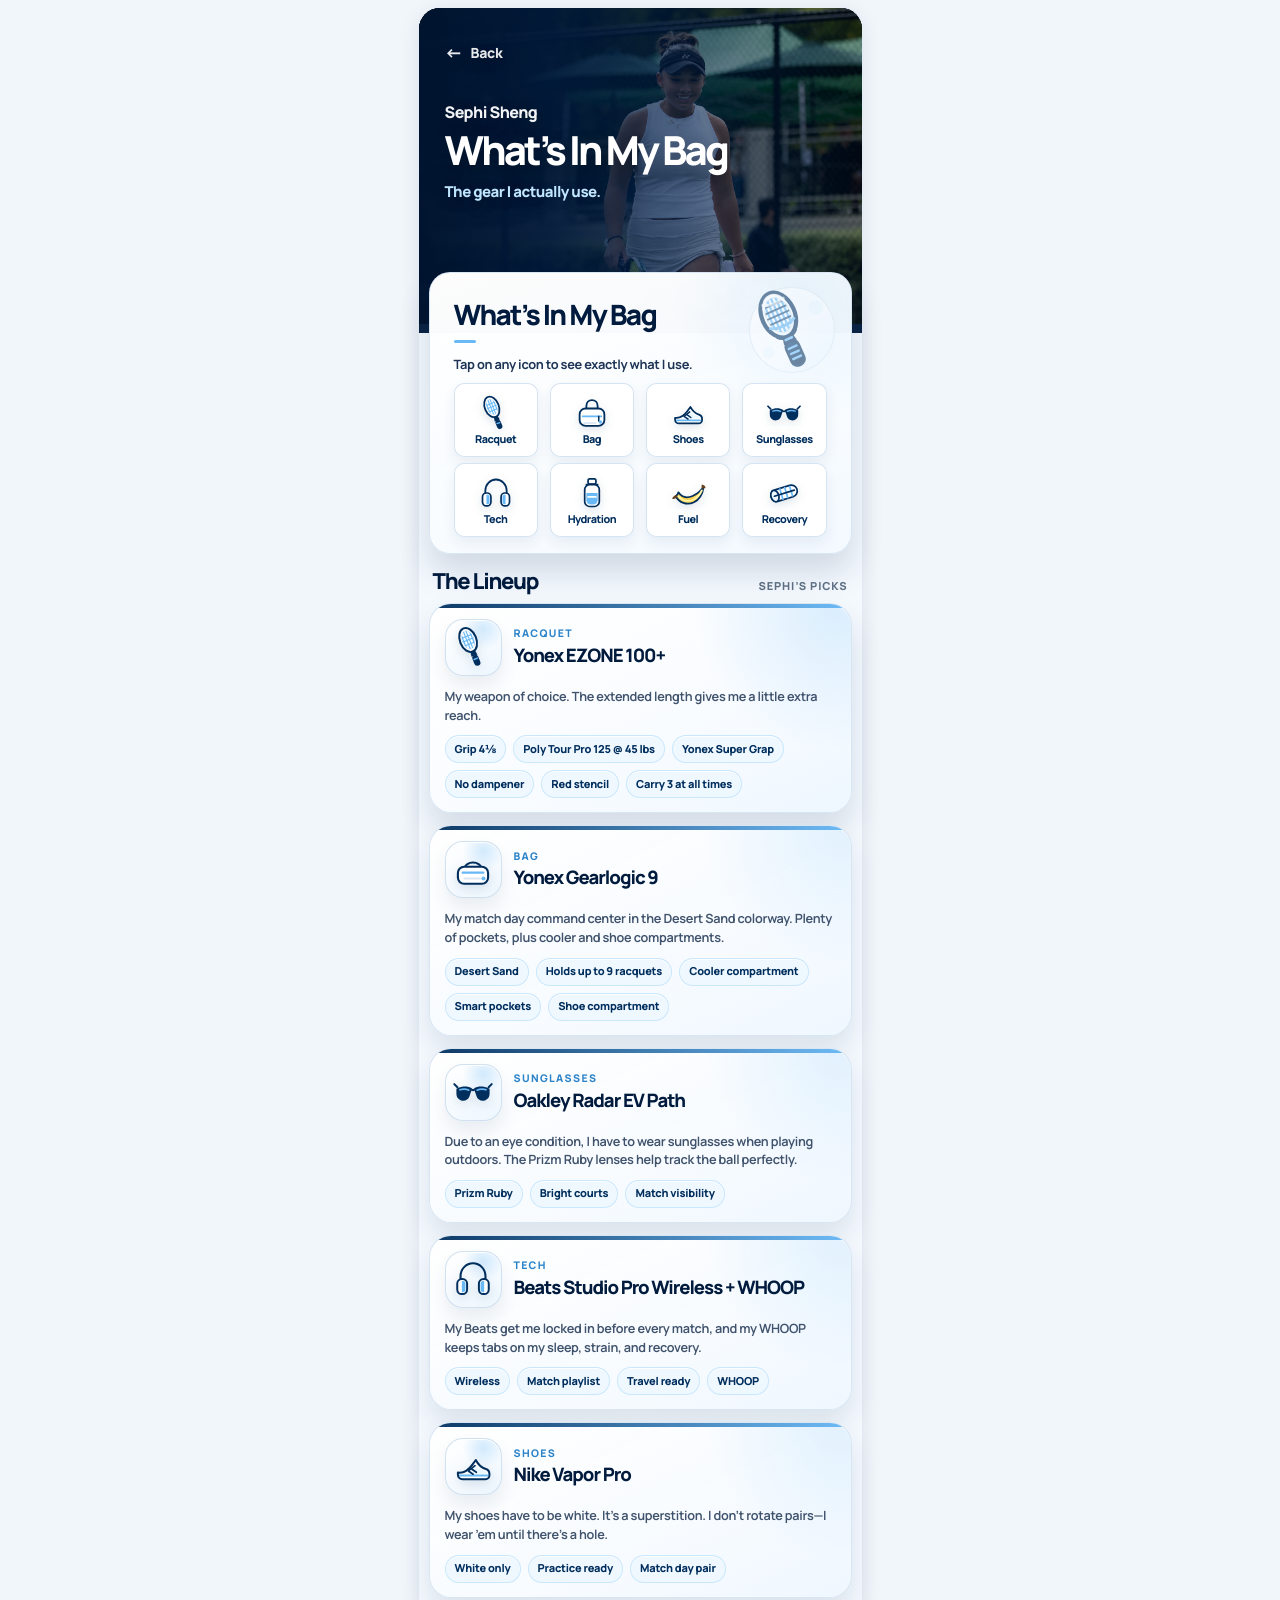
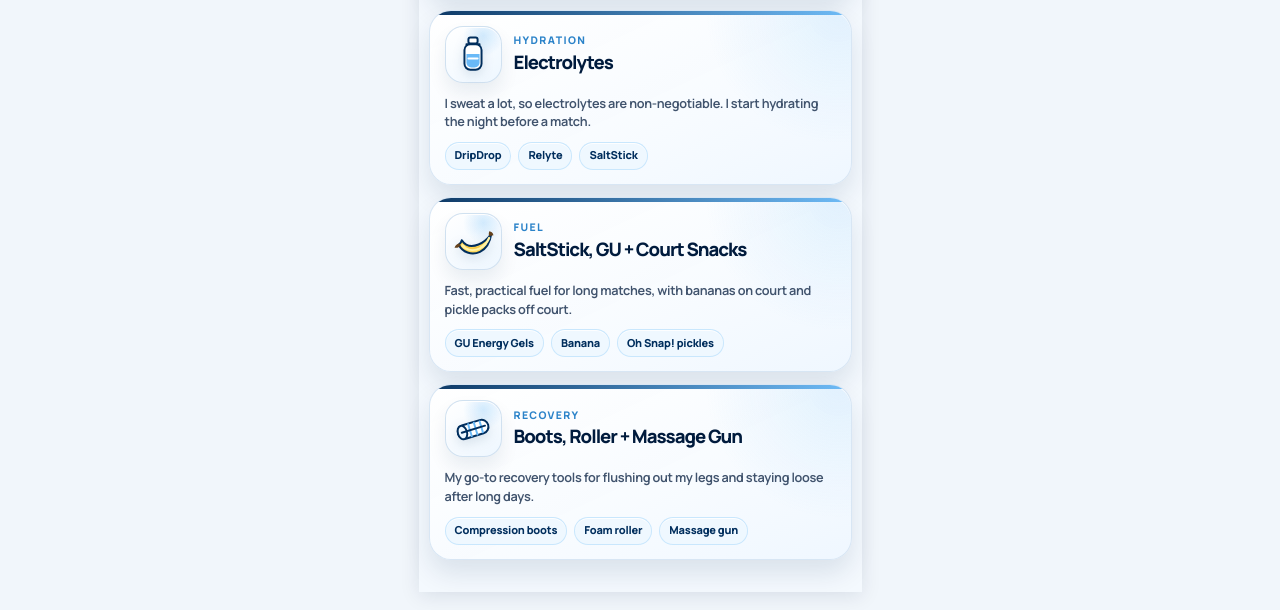
==== commit 4950bfbe: "Add files via upload" ====
--- a/gear/index.html
+++ b/gear/index.html
@@ -843,31 +843,7 @@
 
         </article>
 
-        <article class="gear-detail-card" id="shoes">
-          <div class="detail-top">
-            <div class="detail-icon-wrap" aria-hidden="true">
-              <svg class="tile-icon" viewBox="0 0 64 64">
-                <path d="M9 40.5c8.1 1.3 15.4-2.7 22.1-12l5.2-7.2c3.7 7.4 8.8 11.7 15.2 13.7 3.2 1 5.5 3.8 5.5 7.1v2.4c0 3.4-2.7 6.1-6.1 6.1H16c-4 0-7-3.1-7-7.1v-3z" fill="#ffffff" stroke="#002e5d" stroke-width="3.1" stroke-linejoin="round"></path>
-                <path d="M14 41.8c8.4.2 15.5-3.7 21.1-11.4l1.4-2c3.5 4.9 8.3 8.3 14.4 10 1.3.4 2.4 1.6 2.8 3.4H14z" fill="#eaf7ff"></path>
-                <path d="M12 45h42" stroke="#69b9f7" stroke-width="3" stroke-linecap="round"></path>
-                <path d="M35 30l-8.6 6.8" stroke="#002e5d" stroke-width="2.6" stroke-linecap="round"></path>
-                <path d="M30 35l7.1 5" stroke="#002e5d" stroke-width="2.6" stroke-linecap="round"></path>
-                <path d="M25 38l7.1 5" stroke="#002e5d" stroke-width="2.6" stroke-linecap="round"></path>
-              </svg>
-            </div>
-            <div>
-              <p class="detail-eyebrow">Shoes</p>
-              <h3 class="detail-title">Nike Vapor Pro</h3>
-            </div>
-          </div>
-          <p class="detail-copy">My shoes have to be white. It’s a superstition. I don’t rotate pairs—I wear ’em until there’s a hole.</p>
-          <div class="gear-chip-list" aria-label="Shoes details">
-            <span>White only</span>
-            <span>Practice ready</span>
-            <span>Match day pair</span>
-     
-          </div>
-        </article>
+       
 
         <article class="gear-detail-card" id="sunglasses">
           <div class="detail-top">
@@ -887,7 +863,7 @@
               <h3 class="detail-title">Oakley Radar EV Path</h3>
             </div>
           </div>
-          <p class="detail-copy">Due to an eye condition, I have to weard sunglasses when playing outdoors. The Prizm Ruby lenses help track the ball perfectly.</p>
+          <p class="detail-copy">Due to an eye condition, I have to wear sunglasses when playing outdoors. The Prizm Ruby lenses help track the ball perfectly.</p>
           <div class="gear-chip-list" aria-label="Sunglasses details">
             <span>Prizm Ruby</span>
             <span>Bright courts</span>
@@ -917,6 +893,32 @@
             <span>Match playlist</span>
             <span>Travel ready</span>
             <span>WHOOP</span>
+          </div>
+        </article>
+
+ <article class="gear-detail-card" id="shoes">
+          <div class="detail-top">
+            <div class="detail-icon-wrap" aria-hidden="true">
+              <svg class="tile-icon" viewBox="0 0 64 64">
+                <path d="M9 40.5c8.1 1.3 15.4-2.7 22.1-12l5.2-7.2c3.7 7.4 8.8 11.7 15.2 13.7 3.2 1 5.5 3.8 5.5 7.1v2.4c0 3.4-2.7 6.1-6.1 6.1H16c-4 0-7-3.1-7-7.1v-3z" fill="#ffffff" stroke="#002e5d" stroke-width="3.1" stroke-linejoin="round"></path>
+                <path d="M14 41.8c8.4.2 15.5-3.7 21.1-11.4l1.4-2c3.5 4.9 8.3 8.3 14.4 10 1.3.4 2.4 1.6 2.8 3.4H14z" fill="#eaf7ff"></path>
+                <path d="M12 45h42" stroke="#69b9f7" stroke-width="3" stroke-linecap="round"></path>
+                <path d="M35 30l-8.6 6.8" stroke="#002e5d" stroke-width="2.6" stroke-linecap="round"></path>
+                <path d="M30 35l7.1 5" stroke="#002e5d" stroke-width="2.6" stroke-linecap="round"></path>
+                <path d="M25 38l7.1 5" stroke="#002e5d" stroke-width="2.6" stroke-linecap="round"></path>
+              </svg>
+            </div>
+            <div>
+              <p class="detail-eyebrow">Shoes</p>
+              <h3 class="detail-title">Nike Vapor Pro</h3>
+            </div>
+          </div>
+          <p class="detail-copy">My shoes have to be white. It’s a superstition. I don’t rotate pairs—I wear ’em until there’s a hole.</p>
+          <div class="gear-chip-list" aria-label="Shoes details">
+            <span>White only</span>
+            <span>Practice ready</span>
+            <span>Match day pair</span>
+     
           </div>
         </article>
 
